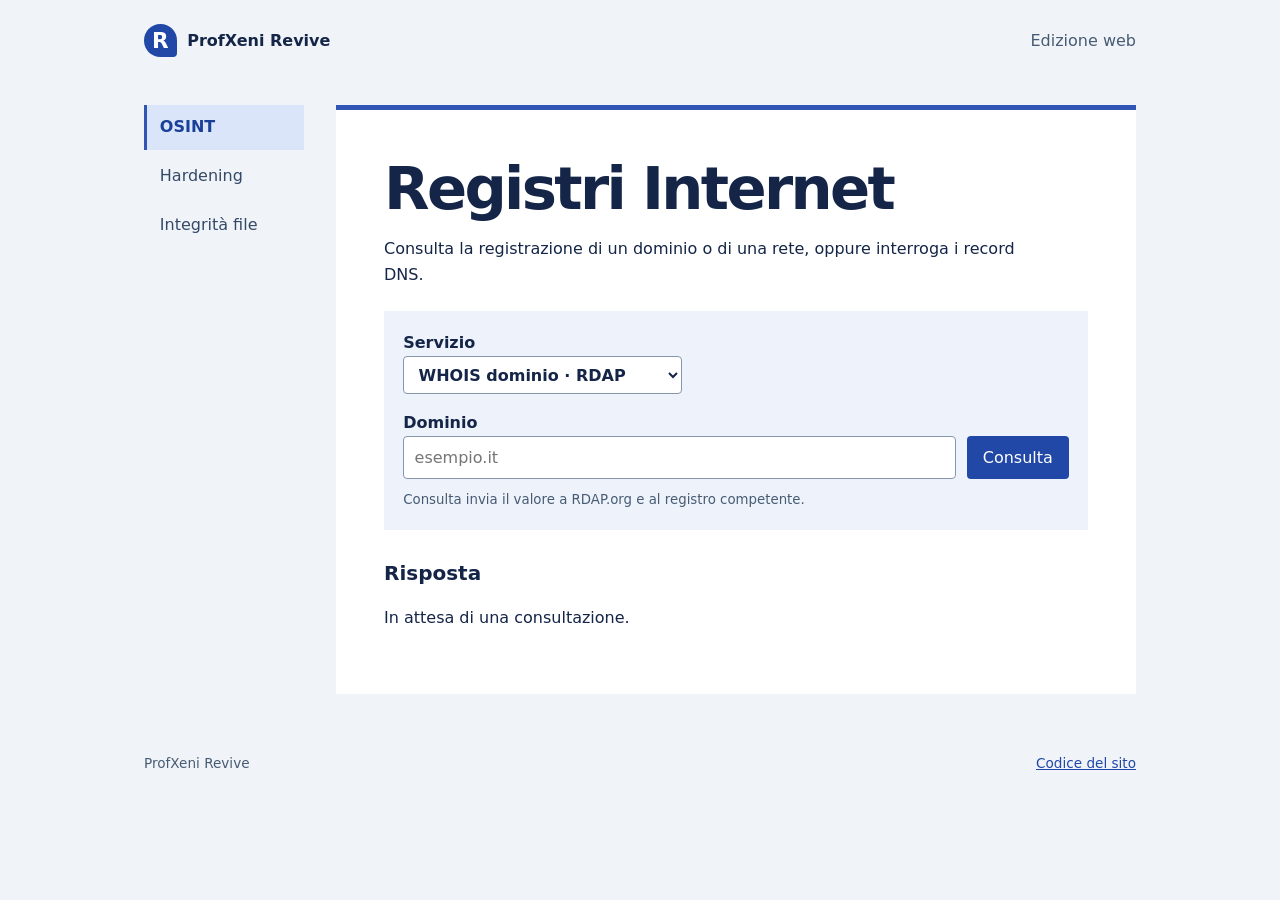
==== index.html @ 672beb50 "Publish Revive web tools for RDAP, DNS, hardening and file integrity" ====
<!doctype html>
<html lang="it"><head><meta charset="utf-8"><meta name="viewport" content="width=device-width,initial-scale=1"><meta name="referrer" content="no-referrer"><title>ProfXeni Revive · Strumenti web</title><meta name="description" content="Consulta registri Internet e DNS, verifica file e rivedi le protezioni Windows."><link rel="stylesheet" href="style.css"><script src="app.js" defer></script></head>
<body><header><a href="./" class="brand"><span aria-hidden="true">R</span> ProfXeni Revive</a><span class="edition">Edizione web</span></header>
<main><nav aria-label="Strumenti"><a href="#osint">OSINT</a><a href="#hardening">Hardening</a><a href="#integrita">Integrità file</a></nav>
<section id="osint"><h1>Registri Internet</h1><p>Consulta la registrazione di un dominio o di una rete, oppure interroga i record DNS.</p>
<form id="lookup"><div class="row"><label>Servizio<select id="service"><option value="domain">WHOIS dominio · RDAP</option><option value="ip">Registrazione IP · RDAP</option><option value="asn">Sistema autonomo · RDAP</option><option value="dns">Record DNS</option></select></label><label id="recordLabel" hidden>Tipo di record<select id="record"><option>A</option><option>AAAA</option><option>MX</option><option>NS</option><option>TXT</option><option>CNAME</option><option>SOA</option><option>CAA</option><option>PTR</option></select></label></div>
<label id="targetLabel" for="target">Dominio</label><div class="entry"><input id="target" placeholder="esempio.it" required autocomplete="off" spellcheck="false"><button>Consulta</button></div><small id="provider"></small></form>
<h2>Risposta</h2><p role="status" id="status">In attesa di una consultazione.</p><div id="results"></div></section>
<section id="hardening" hidden><h1>Hardening Windows</h1><p>Apri questi controlli sul tuo PC e segna quelli che hai verificato. La checklist conserva i segni di spunta in questo browser.</p><div id="checks"></div><p id="progress" role="status"></p><small>Audit automatico, applicazione delle impostazioni e ripristino richiedono Revive desktop su Windows.</small></section>
<section id="integrita" hidden><h1>Integrità file</h1><p>Calcola l’impronta SHA-256 di un file fino a 128 MiB e confrontala con quella pubblicata dalla fonte. Il file resta sul dispositivo.</p><form id="hashForm"><label>File da verificare<input id="file" type="file" required></label><label>SHA-256 atteso (facoltativo)<input id="expected" pattern="[A-Fa-f0-9]{64}" title="64 caratteri esadecimali" spellcheck="false"></label><button>Calcola impronta</button></form><p id="digest" role="status"></p></section></main><footer>ProfXeni Revive <a href="https://github.com/haziel-ang/revive-web">Codice del sito</a></footer></body></html>
---- style.css ----
*{box-sizing:border-box}body{margin:0;color:#142548;background:#f0f4f9;font:1rem/1.6 "Segoe UI",system-ui,sans-serif}header,footer,main{max-width:68rem;margin:auto;padding:1.5rem clamp(1rem,4vw,3rem)}header,footer{display:flex;align-items:center;justify-content:space-between;gap:1rem}.brand{display:flex;align-items:center;gap:.65rem;text-decoration:none;font-weight:750;color:inherit}.brand span{display:grid;place-items:center;background:#2147a7;color:white;width:2.05rem;height:2.05rem;border-radius:50% 50% 12% 50%;font-size:1.35rem}.edition,small,footer{color:#475b73}main{display:grid;grid-template-columns:10rem minmax(0,1fr);gap:2rem;min-height:72vh}nav{display:flex;flex-direction:column;align-self:start;gap:.25rem}nav a{color:#344967;text-decoration:none;padding:.6rem .8rem;border-left:3px solid transparent}nav a[aria-current]{background:#dae5fa;border-color:#3055b5;color:#193f99;font-weight:650}section{background:white;border-top:5px solid #3055b5;padding:clamp(1.2rem,4vw,3rem);align-self:start;min-height:28rem}h1{line-height:1.05;letter-spacing:-.045em;font-size:clamp(2.3rem,5vw,3.7rem);margin:0}h2{font-size:1.25rem;margin:1.7rem 0 .25rem}section>p{max-width:63ch}form{background:#eef3fb;padding:1.2rem;margin:1.5rem 0}label{display:block;font-weight:600}input,button,select{font:inherit;border-radius:.25rem}input,select{display:block;background:white;border:1px solid #8696ac;color:inherit;padding:.48rem .65rem;min-width:0;width:100%}.row,.entry{display:flex;gap:.65rem}.row{margin-bottom:1rem}.entry input{flex:1}button{background:#2147a7;color:white;border:0;padding:.5rem 1rem;cursor:pointer}button:hover{background:#17377e}small{display:block;margin-top:.65rem}a{color:#2147a7}:focus-visible{outline:3px solid #bd6502;outline-offset:3px}#hashForm label{margin-bottom:.9rem}.check{padding:1rem 0;border-bottom:1px solid #dbe3ed;display:grid;grid-template-columns:1.3rem 1fr;gap:.6rem;align-items:baseline}.check input{width:1rem}.check small{font-weight:400;margin:0}pre{overflow:auto;max-height:22rem;background:#eef3fb;padding:1rem}dd{margin:0 0 .5rem;overflow-wrap:anywhere}dt{font-weight:650}#digest,#results{overflow-wrap:anywhere}summary{cursor:pointer}footer{font-size:.85rem} [hidden]{display:none!important}@media(max-width:690px){main{display:block;padding-top:0}nav{flex-direction:row;flex-wrap:wrap;margin:.5rem 0 1rem}nav a{border-left:0;border-bottom:3px solid transparent}.row,.entry{flex-wrap:wrap}.entry input{min-width:min(100%,12rem)}}
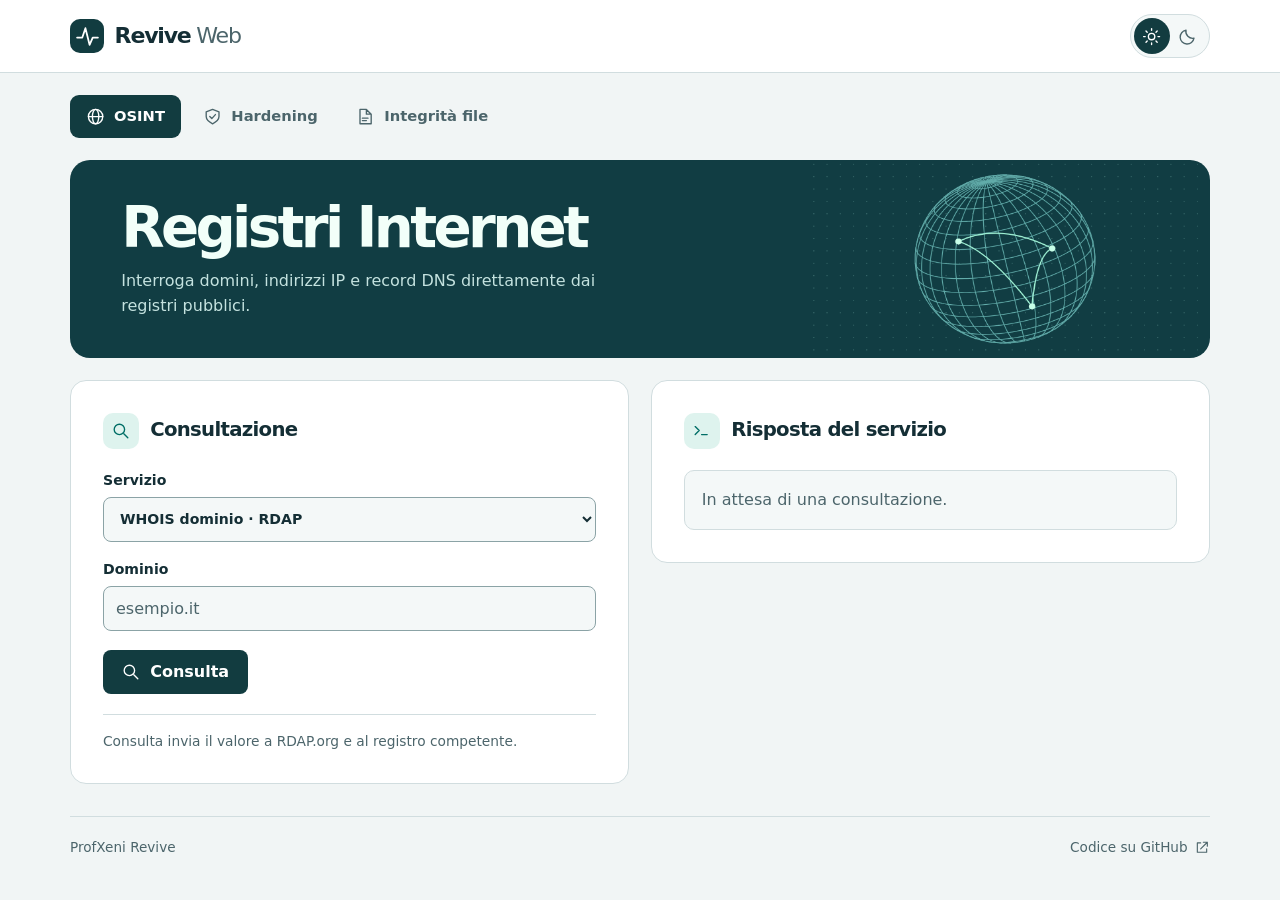
==== commit e0a58461: "Redesign Revive Web with responsive tools and persistent light and dark themes" ====
--- a/index.html
+++ b/index.html
@@ -1,10 +1,26 @@
 <!doctype html>
-<html lang="it"><head><meta charset="utf-8"><meta name="viewport" content="width=device-width,initial-scale=1"><meta name="referrer" content="no-referrer"><title>ProfXeni Revive · Strumenti web</title><meta name="description" content="Consulta registri Internet e DNS, verifica file e rivedi le protezioni Windows."><link rel="stylesheet" href="style.css"><script src="app.js" defer></script></head>
-<body><header><a href="./" class="brand"><span aria-hidden="true">R</span> ProfXeni Revive</a><span class="edition">Edizione web</span></header>
-<main><nav aria-label="Strumenti"><a href="#osint">OSINT</a><a href="#hardening">Hardening</a><a href="#integrita">Integrità file</a></nav>
-<section id="osint"><h1>Registri Internet</h1><p>Consulta la registrazione di un dominio o di una rete, oppure interroga i record DNS.</p>
-<form id="lookup"><div class="row"><label>Servizio<select id="service"><option value="domain">WHOIS dominio · RDAP</option><option value="ip">Registrazione IP · RDAP</option><option value="asn">Sistema autonomo · RDAP</option><option value="dns">Record DNS</option></select></label><label id="recordLabel" hidden>Tipo di record<select id="record"><option>A</option><option>AAAA</option><option>MX</option><option>NS</option><option>TXT</option><option>CNAME</option><option>SOA</option><option>CAA</option><option>PTR</option></select></label></div>
-<label id="targetLabel" for="target">Dominio</label><div class="entry"><input id="target" placeholder="esempio.it" required autocomplete="off" spellcheck="false"><button>Consulta</button></div><small id="provider"></small></form>
-<h2>Risposta</h2><p role="status" id="status">In attesa di una consultazione.</p><div id="results"></div></section>
-<section id="hardening" hidden><h1>Hardening Windows</h1><p>Apri questi controlli sul tuo PC e segna quelli che hai verificato. La checklist conserva i segni di spunta in questo browser.</p><div id="checks"></div><p id="progress" role="status"></p><small>Audit automatico, applicazione delle impostazioni e ripristino richiedono Revive desktop su Windows.</small></section>
-<section id="integrita" hidden><h1>Integrità file</h1><p>Calcola l’impronta SHA-256 di un file fino a 128 MiB e confrontala con quella pubblicata dalla fonte. Il file resta sul dispositivo.</p><form id="hashForm"><label>File da verificare<input id="file" type="file" required></label><label>SHA-256 atteso (facoltativo)<input id="expected" pattern="[A-Fa-f0-9]{64}" title="64 caratteri esadecimali" spellcheck="false"></label><button>Calcola impronta</button></form><p id="digest" role="status"></p></section></main><footer>ProfXeni Revive <a href="https://github.com/haziel-ang/revive-web">Codice del sito</a></footer></body></html>+<html lang="it">
+<head>
+  <meta charset="utf-8"><meta name="viewport" content="width=device-width,initial-scale=1">
+  <meta name="referrer" content="no-referrer"><meta name="color-scheme" content="light dark">
+  <meta name="description" content="Consulta registri Internet e DNS, verifica file e rivedi le protezioni Windows.">
+  <title>Revive Web · ProfXeni</title>
+  <script src="theme.js"></script><link rel="stylesheet" href="style.css?v=2">
+  <script src="app.js?v=2" defer></script><script src="art.js" defer></script>
+</head>
+<body>
+<a href="#workspace" class="skip">Vai allo strumento</a>
+<header><div class="bar"><a class="brand" href="#osint" aria-label="Revive Web, pagina OSINT"><span class="brandmark"><svg aria-hidden="true" class="icon" viewBox="0 0 24 24" fill="none" stroke="currentColor" stroke-width="1.7" stroke-linecap="round" stroke-linejoin="round"><path d="M2 13h5l3-9 4 16 3-7h5"/></svg></span>Revive <span>Web</span></a>
+<div class="appearance" role="group" aria-label="Tema dell’interfaccia"><button type="button" data-choice="light" aria-label="Tema chiaro" title="Tema chiaro"><svg aria-hidden="true" class="icon" viewBox="0 0 24 24" fill="none" stroke="currentColor" stroke-width="1.7" stroke-linecap="round" stroke-linejoin="round"><circle cx="12" cy="12" r="4"/><path d="M12 2v2m0 16v2M2 12h2m16 0h2M5 5l1.5 1.5m11 11L19 19M5 19l1.5-1.5m11-11L19 5"/></svg></button><button type="button" data-choice="dark" aria-label="Tema scuro" title="Tema scuro"><svg aria-hidden="true" class="icon" viewBox="0 0 24 24" fill="none" stroke="currentColor" stroke-width="1.7" stroke-linecap="round" stroke-linejoin="round"><path d="M20 14a8.5 8.5 0 0 1-10-10A8.7 8.7 0 1 0 20 14z"/></svg></button></div></div></header>
+<div class="shell"><nav aria-label="Strumenti"><a href="#osint"><svg aria-hidden="true" class="icon" viewBox="0 0 24 24" fill="none" stroke="currentColor" stroke-width="1.7" stroke-linecap="round" stroke-linejoin="round"><circle cx="12" cy="12" r="9"/><ellipse cx="12" cy="12" rx="4" ry="9"/><path d="M3 12h18"/></svg>OSINT</a><a href="#hardening"><svg aria-hidden="true" class="icon" viewBox="0 0 24 24" fill="none" stroke="currentColor" stroke-width="1.7" stroke-linecap="round" stroke-linejoin="round"><path d="m12 3 8 3v6c0 4-4 7-8 9-4-2-8-5-8-9V6z"/><path d="m8.5 12 2.5 2.5 4.5-5"/></svg>Hardening</a><a href="#integrita"><svg aria-hidden="true" class="icon" viewBox="0 0 24 24" fill="none" stroke="currentColor" stroke-width="1.7" stroke-linecap="round" stroke-linejoin="round"><path d="M13 3H5v18h14V9zM13 3v6h6M8 14h7M8 17h5"/></svg>Integrità file</a></nav>
+<main id="workspace" tabindex="-1">
+<section id="osint"><div class="hero"><div><h1>Registri Internet</h1><p>Interroga domini, indirizzi IP e record DNS direttamente dai registri pubblici.</p></div><canvas class="art" data-art="globe" width="620" height="320" aria-hidden="true"></canvas></div>
+<div class="columns"><form class="panel" id="lookup"><h2><span class="tile"><svg aria-hidden="true" class="icon" viewBox="0 0 24 24" fill="none" stroke="currentColor" stroke-width="1.7" stroke-linecap="round" stroke-linejoin="round"><circle cx="10.5" cy="10.5" r="6.5"/><path d="m16 16 5 5"/></svg></span>Consultazione</h2><div class="row"><label>Servizio<select id="service"><option value="domain">WHOIS dominio · RDAP</option><option value="ip">Registrazione IP · RDAP</option><option value="asn">Sistema autonomo · RDAP</option><option value="dns">Record DNS</option></select></label><label id="recordLabel" hidden>Tipo di record<select id="record"><option>A</option><option>AAAA</option><option>MX</option><option>NS</option><option>TXT</option><option>CNAME</option><option>SOA</option><option>CAA</option><option>PTR</option></select></label></div>
+<label id="targetLabel" for="target">Dominio</label><input id="target" placeholder="esempio.it" required autocomplete="off" spellcheck="false" aria-describedby="provider">
+<button class="primary"><svg aria-hidden="true" class="icon" viewBox="0 0 24 24" fill="none" stroke="currentColor" stroke-width="1.7" stroke-linecap="round" stroke-linejoin="round"><circle cx="10.5" cy="10.5" r="6.5"/><path d="m16 16 5 5"/></svg>Consulta</button><small class="note" id="provider"></small></form>
+<div class="panel output"><h2><span class="tile"><svg aria-hidden="true" class="icon" viewBox="0 0 24 24" fill="none" stroke="currentColor" stroke-width="1.7" stroke-linecap="round" stroke-linejoin="round"><path d="m4 7 5 5-5 5m8 0h7"/></svg></span>Risposta del servizio</h2><div class="response"><p role="status" id="status">In attesa di una consultazione.</p><div id="results"></div></div></div></div></section>
+<section id="hardening" hidden><div class="hero"><div><h1>Hardening Windows</h1><p>Rivedi le protezioni del tuo PC. Le verifiche che spunti vengono salvate in questo browser.</p></div><canvas class="art" data-art="shield" width="620" height="320" aria-hidden="true"></canvas></div>
+<div class="columns"><div class="panel"><h2><span class="tile"><svg aria-hidden="true" class="icon" viewBox="0 0 24 24" fill="none" stroke="currentColor" stroke-width="1.7" stroke-linecap="round" stroke-linejoin="round"><path d="m12 3 8 3v6c0 4-4 7-8 9-4-2-8-5-8-9V6z"/><path d="m8.5 12 2.5 2.5 4.5-5"/></svg></span>Controlli di sicurezza</h2><div id="checks"></div></div><aside class="panel compact"><h2><span class="tile"><svg aria-hidden="true" class="icon" viewBox="0 0 24 24" fill="none" stroke="currentColor" stroke-width="1.7" stroke-linecap="round" stroke-linejoin="round"><path d="m3 8 9-5 9 5-9 5zM3 12l9 5 9-5M3 16l9 5 9-5"/></svg></span>Avanzamento</h2><p id="progress" role="status"></p><progress id="meter" max="6" value="0" aria-label="Controlli verificati"></progress><p class="note">Per l’audit automatico, le modifiche al sistema e il ripristino, usa Revive desktop su Windows.</p></aside></div></section>
+<section id="integrita" hidden><div class="hero"><div><h1>Integrità file</h1><p>Calcola l’impronta SHA-256 e confrontala con quella pubblicata dalla fonte. Il file resta sul dispositivo.</p></div><canvas class="art" data-art="fingerprint" width="620" height="320" aria-hidden="true"></canvas></div>
+<div class="columns"><form class="panel" id="hashForm"><h2><span class="tile"><svg aria-hidden="true" class="icon" viewBox="0 0 24 24" fill="none" stroke="currentColor" stroke-width="1.7" stroke-linecap="round" stroke-linejoin="round"><path d="M13 3H5v18h14V9zM13 3v6h6M8 14h7M8 17h5"/></svg></span>Verifica un file</h2><label>File da verificare<input id="file" type="file" required aria-describedby="limit"></label><small id="limit">Dimensione massima 128 MiB</small><label>SHA-256 atteso <span>(facoltativo)</span><input id="expected" pattern="[A-Fa-f0-9]{64}" title="64 caratteri esadecimali" spellcheck="false" placeholder="64 caratteri esadecimali"></label><button class="primary">Calcola impronta</button></form><div class="panel output"><h2><span class="tile"><svg aria-hidden="true" class="icon" viewBox="0 0 24 24" fill="none" stroke="currentColor" stroke-width="1.7" stroke-linecap="round" stroke-linejoin="round"><rect x="5" y="10" width="14" height="11" rx="2"/><path d="M8 10V7a4 4 0 0 1 8 0v3"/></svg></span>Impronta SHA-256</h2><p id="digest" role="status">In attesa di un file da verificare.</p></div></div></section>
+</main><footer><span>ProfXeni Revive</span><a href="https://github.com/haziel-ang/revive-web">Codice su GitHub <svg aria-hidden="true" class="icon" viewBox="0 0 24 24" fill="none" stroke="currentColor" stroke-width="1.7" stroke-linecap="round" stroke-linejoin="round"><path d="M14 4h6v6m0-6L10 14m0-9H5v14h14v-5"/></svg></a></footer></div></body></html>
--- a/style.css
+++ b/style.css
@@ -1 +1,55 @@
-*{box-sizing:border-box}body{margin:0;color:#142548;background:#f0f4f9;font:1rem/1.6 "Segoe UI",system-ui,sans-serif}header,footer,main{max-width:68rem;margin:auto;padding:1.5rem clamp(1rem,4vw,3rem)}header,footer{display:flex;align-items:center;justify-content:space-between;gap:1rem}.brand{display:flex;align-items:center;gap:.65rem;text-decoration:none;font-weight:750;color:inherit}.brand span{display:grid;place-items:center;background:#2147a7;color:white;width:2.05rem;height:2.05rem;border-radius:50% 50% 12% 50%;font-size:1.35rem}.edition,small,footer{color:#475b73}main{display:grid;grid-template-columns:10rem minmax(0,1fr);gap:2rem;min-height:72vh}nav{display:flex;flex-direction:column;align-self:start;gap:.25rem}nav a{color:#344967;text-decoration:none;padding:.6rem .8rem;border-left:3px solid transparent}nav a[aria-current]{background:#dae5fa;border-color:#3055b5;color:#193f99;font-weight:650}section{background:white;border-top:5px solid #3055b5;padding:clamp(1.2rem,4vw,3rem);align-self:start;min-height:28rem}h1{line-height:1.05;letter-spacing:-.045em;font-size:clamp(2.3rem,5vw,3.7rem);margin:0}h2{font-size:1.25rem;margin:1.7rem 0 .25rem}section>p{max-width:63ch}form{background:#eef3fb;padding:1.2rem;margin:1.5rem 0}label{display:block;font-weight:600}input,button,select{font:inherit;border-radius:.25rem}input,select{display:block;background:white;border:1px solid #8696ac;color:inherit;padding:.48rem .65rem;min-width:0;width:100%}.row,.entry{display:flex;gap:.65rem}.row{margin-bottom:1rem}.entry input{flex:1}button{background:#2147a7;color:white;border:0;padding:.5rem 1rem;cursor:pointer}button:hover{background:#17377e}small{display:block;margin-top:.65rem}a{color:#2147a7}:focus-visible{outline:3px solid #bd6502;outline-offset:3px}#hashForm label{margin-bottom:.9rem}.check{padding:1rem 0;border-bottom:1px solid #dbe3ed;display:grid;grid-template-columns:1.3rem 1fr;gap:.6rem;align-items:baseline}.check input{width:1rem}.check small{font-weight:400;margin:0}pre{overflow:auto;max-height:22rem;background:#eef3fb;padding:1rem}dd{margin:0 0 .5rem;overflow-wrap:anywhere}dt{font-weight:650}#digest,#results{overflow-wrap:anywhere}summary{cursor:pointer}footer{font-size:.85rem} [hidden]{display:none!important}@media(max-width:690px){main{display:block;padding-top:0}nav{flex-direction:row;flex-wrap:wrap;margin:.5rem 0 1rem}nav a{border-left:0;border-bottom:3px solid transparent}.row,.entry{flex-wrap:wrap}.entry input{min-width:min(100%,12rem)}}+* { box-sizing: border-box }
+:root {
+  color-scheme: light;
+  --bg:#f1f5f5; --surface:#fff; --ink:#142e35; --muted:#4c656b; --line:#d1dddf; --well:#f4f8f8;
+  --accent:#006e66; --tint:#def3ee; --active:#123c40; --on-active:#fff; --field:#8ba3a6;
+}
+:root[data-theme="dark"] {
+  color-scheme: dark;
+  --bg:#101c20; --surface:#192a2f; --ink:#ecf6f3; --muted:#b2c5c6; --line:#385057; --well:#142327;
+  --accent:#80e5c9; --tint:#25453f; --active:#a0efd9; --on-active:#12342f; --field:#607c82;
+}
+body {margin:0;background:var(--bg);color:var(--ink);font:1rem/1.5 "Inter","Segoe UI",system-ui,sans-serif}
+a {color:var(--accent)} button,select,input {font:inherit} button,select,summary {cursor:pointer}
+button {color:inherit} :focus-visible {outline:3px solid var(--accent);outline-offset:3px}
+[hidden]{display:none!important}.skip{position:fixed;left:1rem;top:-5rem;z-index:4;background:var(--surface);padding:.5rem}.skip:focus{top:.5rem}
+header {background:var(--surface);border-bottom:1px solid var(--line)}
+.bar,.shell {width:min(1140px,calc(100% - 64px));margin:auto}
+.bar {height:72px;display:flex;align-items:center;justify-content:space-between}
+.brand {display:flex;align-items:center;gap:.35rem;font-weight:720;font-size:1.38rem;letter-spacing:-.055em;color:var(--ink);text-decoration:none}
+.brand>span:last-child {font-weight:400;color:var(--muted)}
+.icon {width:1.2rem;height:1.2rem;flex:none;display:inline-block;vertical-align:middle}
+.brandmark {display:grid;place-items:center;background:var(--active);color:var(--on-active);width:34px;height:34px;border-radius:10px;margin-right:5px}
+.brandmark .icon {width:25px;height:25px}
+.appearance {display:flex;padding:3px;border:1px solid var(--line);border-radius:30px;background:var(--well)}
+.appearance button {border:0;background:transparent;border-radius:50%;width:36px;height:36px;color:var(--muted)}
+.appearance button[aria-pressed=true] {color:var(--on-active);background:var(--active)}
+nav {display:flex;gap:.4rem;padding:22px 0}
+nav a {display:flex;align-items:center;gap:.55rem;color:var(--muted);font-weight:600;font-size:.92rem;text-decoration:none;border-radius:9px;padding:.64rem 1rem}
+nav a:hover {background:var(--surface)} nav a[aria-current] {background:var(--active);color:var(--on-active)}
+.hero {position:relative;isolation:isolate;overflow:hidden;background:#113d43;color:#f2fff9;border-radius:20px;min-height:198px;display:flex;align-items:center;padding:36px clamp(24px,4vw,52px)}
+.hero>div {position:relative;z-index:1;width:65%}
+h1 {font-size:clamp(2.25rem,4.4vw,3.7rem);letter-spacing:-.065em;line-height:1.05;margin:0 0 12px;font-weight:650}
+.hero p {margin:0;max-width:49ch;color:#c4e2df;line-height:1.55}
+.art {position:absolute;right:0;height:100%;width:36%;top:0}
+.columns {display:grid;grid-template-columns:minmax(0,1fr) minmax(0,1fr);gap:22px;margin:22px 0 32px;align-items:start}
+.panel {margin:0;padding:clamp(20px,2.6vw,32px);border:1px solid var(--line);border-radius:16px;background:var(--surface);min-width:0}
+h2 {display:flex;align-items:center;gap:.7rem;margin:0 0 1.35rem;font-size:1.23rem;letter-spacing:-.035em;line-height:1.25}
+.tile {display:grid;place-items:center;background:var(--tint);color:var(--accent);width:36px;height:36px;border-radius:10px}
+label {display:block;font-size:.88rem;font-weight:650}label span:not(.check span) {font-weight:400}
+input:not([type=checkbox]),select {width:100%;min-width:0;margin-top:.35rem;color:var(--ink);background:var(--well);border:1px solid var(--field);border-radius:8px;min-height:45px;padding:.58rem .75rem}
+input::placeholder {color:var(--muted);opacity:1}.row {display:flex;gap:.8rem;margin-bottom:1.1rem}.row label:first-child{flex:1;min-width:0}
+.primary {border:0;border-radius:8px;background:var(--active);color:var(--on-active);padding:.65rem 1.15rem;min-height:44px;display:inline-flex;align-items:center;gap:.6rem;font-weight:650;margin-top:1.15rem}
+.primary:hover,.appearance button:hover {filter:brightness(1.12)}
+small,.note {display:block;color:var(--muted);font-size:.86rem}.note {border-top:1px solid var(--line);padding-top:1rem;margin:1.2rem 0 0}
+.response,#digest {background:var(--well);border:1px solid var(--line);border-radius:10px;padding:1.05rem;color:var(--muted);overflow-wrap:anywhere}
+#status,#digest {margin:0}#results:not(:empty){margin-top:1rem}dl {margin:0;color:var(--ink)}dt {font-size:.82rem;color:var(--muted)}dd {margin:0 0 .65rem}summary {color:var(--ink);padding:.6rem 0}pre {background:var(--surface);color:var(--ink);padding:.8rem;overflow:auto;max-height:20rem}
+.check {display:flex;gap:.75rem;padding:.9rem 0;cursor:pointer;border-top:1px solid var(--line)}
+.check input {width:1.15rem;height:1.15rem;flex:none;margin:.14rem 0;accent-color:var(--accent)}.check small {font-weight:400;margin-top:.2rem}
+progress {width:100%;accent-color:var(--accent)}#file::file-selector-button {border:0;background:var(--tint);color:var(--accent);border-radius:5px;font-weight:650;padding:.4rem .6rem;margin-right:.6rem;cursor:pointer}
+#limit {margin:.4rem 0 1.1rem}#digest {font-family:ui-monospace,Consolas,monospace;font-size:.9rem}
+footer {border-top:1px solid var(--line);display:flex;justify-content:space-between;align-items:center;color:var(--muted);padding:20px 0 28px;font-size:.85rem}
+footer a {display:flex;align-items:center;gap:.4rem;color:inherit;text-decoration:none}footer a:hover {text-decoration:underline}footer .icon{width:1rem}
+@media(max-width:740px){.bar,.shell{width:calc(100% - 32px)}.columns{grid-template-columns:1fr;gap:14px;margin-top:14px}.hero{min-height:180px}.hero>div{width:75%}.art{width:30%;opacity:.6}.bar{height:62px}nav{padding:14px 0;gap:.15rem}nav a{padding:.63rem .7rem}}
+@media(max-width:470px){.hero{align-items:end;padding:24px 18px;min-height:162px}.hero>div{width:100%}.hero p{max-width:32ch}.art{right:-24%;width:65%;opacity:.13}.row{flex-wrap:wrap}nav a{font-size:.84rem;gap:.35rem}.bar,.shell{width:calc(100% - 24px)}nav .icon{width:16px}h2{font-size:1.12rem}}
+@media(max-width:350px){nav a{padding:.6rem .45rem}}
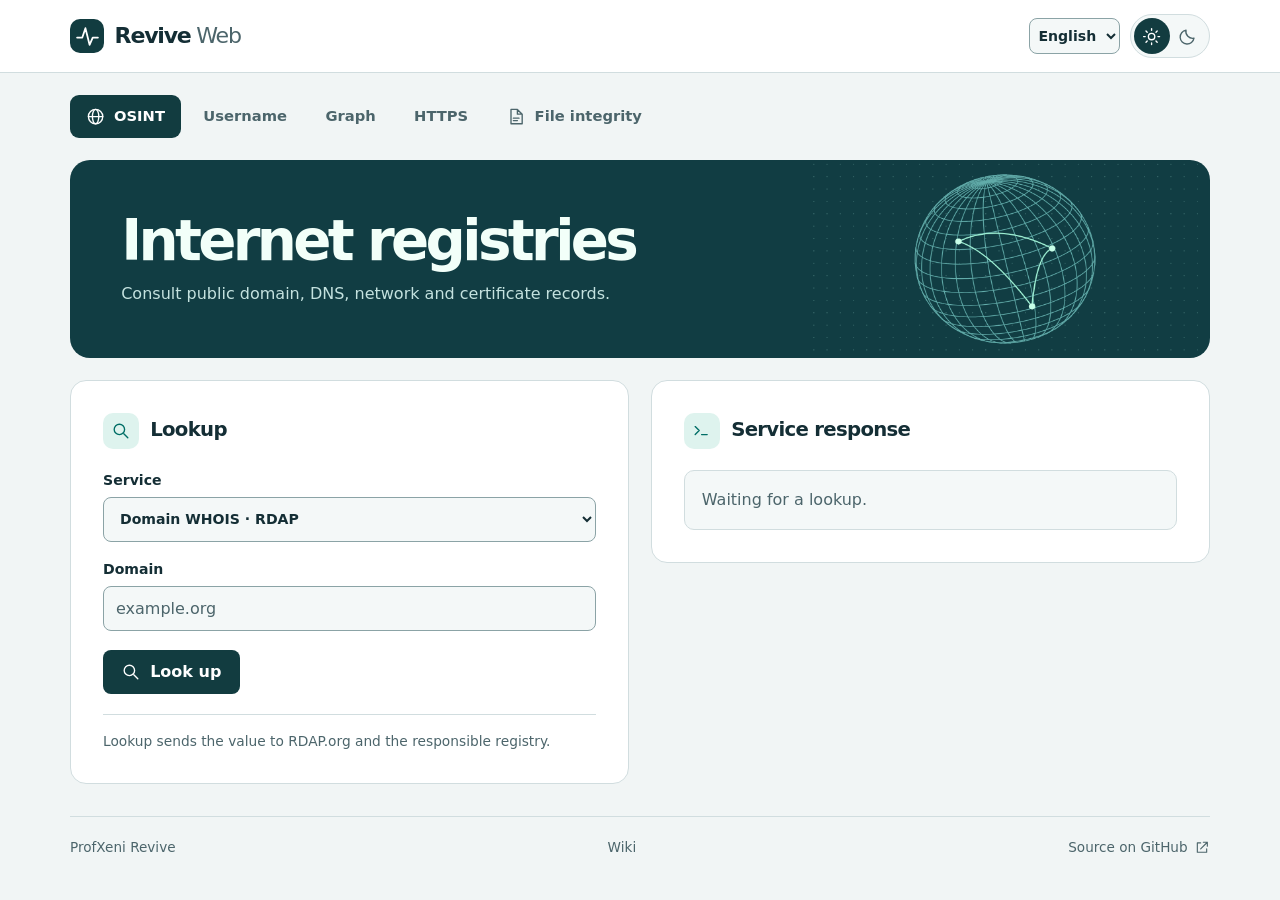
==== commit f42eabda: "Publish bilingual OSINT workspace with username search, case graphs and reference wiki" ====
--- a/index.html
+++ b/index.html
@@ -3,24 +3,35 @@
 <head>
   <meta charset="utf-8"><meta name="viewport" content="width=device-width,initial-scale=1">
   <meta name="referrer" content="no-referrer"><meta name="color-scheme" content="light dark">
-  <meta name="description" content="Consulta registri Internet e DNS, verifica file e rivedi le protezioni Windows.">
+  <meta name="description" content="Consulta registri Internet e DNS, verifica file e visualizza relazioni fra domini e profili.">
   <title>Revive Web · ProfXeni</title>
-  <script src="theme.js"></script><link rel="stylesheet" href="style.css?v=2">
-  <script src="app.js?v=2" defer></script><script src="art.js" defer></script>
+  <script src="locale.js"></script><script src="theme.js"></script><link rel="stylesheet" href="style.css?v=4">
+  <script src="app.js?v=4" defer></script><script src="cases.js" defer></script><script src="profiles.js" defer></script><script src="art.js" defer></script>
 </head>
 <body>
 <a href="#workspace" class="skip">Vai allo strumento</a>
 <header><div class="bar"><a class="brand" href="#osint" aria-label="Revive Web, pagina OSINT"><span class="brandmark"><svg aria-hidden="true" class="icon" viewBox="0 0 24 24" fill="none" stroke="currentColor" stroke-width="1.7" stroke-linecap="round" stroke-linejoin="round"><path d="M2 13h5l3-9 4 16 3-7h5"/></svg></span>Revive <span>Web</span></a>
-<div class="appearance" role="group" aria-label="Tema dell’interfaccia"><button type="button" data-choice="light" aria-label="Tema chiaro" title="Tema chiaro"><svg aria-hidden="true" class="icon" viewBox="0 0 24 24" fill="none" stroke="currentColor" stroke-width="1.7" stroke-linecap="round" stroke-linejoin="round"><circle cx="12" cy="12" r="4"/><path d="M12 2v2m0 16v2M2 12h2m16 0h2M5 5l1.5 1.5m11 11L19 19M5 19l1.5-1.5m11-11L19 5"/></svg></button><button type="button" data-choice="dark" aria-label="Tema scuro" title="Tema scuro"><svg aria-hidden="true" class="icon" viewBox="0 0 24 24" fill="none" stroke="currentColor" stroke-width="1.7" stroke-linecap="round" stroke-linejoin="round"><path d="M20 14a8.5 8.5 0 0 1-10-10A8.7 8.7 0 1 0 20 14z"/></svg></button></div></div></header>
-<div class="shell"><nav aria-label="Strumenti"><a href="#osint"><svg aria-hidden="true" class="icon" viewBox="0 0 24 24" fill="none" stroke="currentColor" stroke-width="1.7" stroke-linecap="round" stroke-linejoin="round"><circle cx="12" cy="12" r="9"/><ellipse cx="12" cy="12" rx="4" ry="9"/><path d="M3 12h18"/></svg>OSINT</a><a href="#hardening"><svg aria-hidden="true" class="icon" viewBox="0 0 24 24" fill="none" stroke="currentColor" stroke-width="1.7" stroke-linecap="round" stroke-linejoin="round"><path d="m12 3 8 3v6c0 4-4 7-8 9-4-2-8-5-8-9V6z"/><path d="m8.5 12 2.5 2.5 4.5-5"/></svg>Hardening</a><a href="#integrita"><svg aria-hidden="true" class="icon" viewBox="0 0 24 24" fill="none" stroke="currentColor" stroke-width="1.7" stroke-linecap="round" stroke-linejoin="round"><path d="M13 3H5v18h14V9zM13 3v6h6M8 14h7M8 17h5"/></svg>Integrità file</a></nav>
+<div class="preferences"><label class="lang"><select id="language" aria-label="Lingua / Language"><option value="it">Italiano</option><option value="en">English</option></select></label><div class="appearance" role="group" aria-label="Tema dell’interfaccia"><button type="button" data-choice="light" aria-label="Tema chiaro" title="Tema chiaro"><svg aria-hidden="true" class="icon" viewBox="0 0 24 24" fill="none" stroke="currentColor" stroke-width="1.7" stroke-linecap="round" stroke-linejoin="round"><circle cx="12" cy="12" r="4"/><path d="M12 2v2m0 16v2M2 12h2m16 0h2M5 5l1.5 1.5m11 11L19 19M5 19l1.5-1.5m11-11L19 5"/></svg></button><button type="button" data-choice="dark" aria-label="Tema scuro" title="Tema scuro"><svg aria-hidden="true" class="icon" viewBox="0 0 24 24" fill="none" stroke="currentColor" stroke-width="1.7" stroke-linecap="round" stroke-linejoin="round"><path d="M20 14a8.5 8.5 0 0 1-10-10A8.7 8.7 0 1 0 20 14z"/></svg></button></div></div></div></header>
+<div class="shell"><nav aria-label="Strumenti"><a href="#osint"><svg aria-hidden="true" class="icon" viewBox="0 0 24 24" fill="none" stroke="currentColor" stroke-width="1.7" stroke-linecap="round" stroke-linejoin="round"><circle cx="12" cy="12" r="9"/><ellipse cx="12" cy="12" rx="4" ry="9"/><path d="M3 12h18"/></svg>OSINT</a><a href="#username">Username</a><a href="#grafo">Grafo</a><a href="#https">HTTPS</a><a href="#integrita"><svg aria-hidden="true" class="icon" viewBox="0 0 24 24" fill="none" stroke="currentColor" stroke-width="1.7" stroke-linecap="round" stroke-linejoin="round"><path d="M13 3H5v18h14V9zM13 3v6h6M8 14h7M8 17h5"/></svg>Integrità file</a></nav>
 <main id="workspace" tabindex="-1">
-<section id="osint"><div class="hero"><div><h1>Registri Internet</h1><p>Interroga domini, indirizzi IP e record DNS direttamente dai registri pubblici.</p></div><canvas class="art" data-art="globe" width="620" height="320" aria-hidden="true"></canvas></div>
-<div class="columns"><form class="panel" id="lookup"><h2><span class="tile"><svg aria-hidden="true" class="icon" viewBox="0 0 24 24" fill="none" stroke="currentColor" stroke-width="1.7" stroke-linecap="round" stroke-linejoin="round"><circle cx="10.5" cy="10.5" r="6.5"/><path d="m16 16 5 5"/></svg></span>Consultazione</h2><div class="row"><label>Servizio<select id="service"><option value="domain">WHOIS dominio · RDAP</option><option value="ip">Registrazione IP · RDAP</option><option value="asn">Sistema autonomo · RDAP</option><option value="dns">Record DNS</option></select></label><label id="recordLabel" hidden>Tipo di record<select id="record"><option>A</option><option>AAAA</option><option>MX</option><option>NS</option><option>TXT</option><option>CNAME</option><option>SOA</option><option>CAA</option><option>PTR</option></select></label></div>
+<section id="osint"><div class="hero"><div><h1>Registri Internet</h1><p>Consulta registri di domini, DNS, reti e certificati pubblici.</p></div><canvas class="art" data-art="globe" width="620" height="320" aria-hidden="true"></canvas></div>
+<div class="columns"><form class="panel" id="lookup"><h2><span class="tile"><svg aria-hidden="true" class="icon" viewBox="0 0 24 24" fill="none" stroke="currentColor" stroke-width="1.7" stroke-linecap="round" stroke-linejoin="round"><circle cx="10.5" cy="10.5" r="6.5"/><path d="m16 16 5 5"/></svg></span>Consultazione</h2><div class="row"><label>Servizio<select id="service"><option value="domain">WHOIS dominio · RDAP</option><option value="ip">Registrazione IP · RDAP</option><option value="asn">Sistema autonomo · RDAP</option><option value="dns">Record DNS</option><option value="ptr">DNS inverso · indirizzo IP</option><option value="geo">Geolocalizzazione IP</option><option value="network">Rete e ASN · indirizzo IP</option><option value="ct">Certificati pubblicati · CT</option></select></label><label id="recordLabel" hidden>Tipo di record<select id="record"><option>A</option><option>AAAA</option><option>MX</option><option>NS</option><option>TXT</option><option>CNAME</option><option>SOA</option><option>CAA</option><option>PTR</option></select></label></div>
 <label id="targetLabel" for="target">Dominio</label><input id="target" placeholder="esempio.it" required autocomplete="off" spellcheck="false" aria-describedby="provider">
 <button class="primary"><svg aria-hidden="true" class="icon" viewBox="0 0 24 24" fill="none" stroke="currentColor" stroke-width="1.7" stroke-linecap="round" stroke-linejoin="round"><circle cx="10.5" cy="10.5" r="6.5"/><path d="m16 16 5 5"/></svg>Consulta</button><small class="note" id="provider"></small></form>
 <div class="panel output"><h2><span class="tile"><svg aria-hidden="true" class="icon" viewBox="0 0 24 24" fill="none" stroke="currentColor" stroke-width="1.7" stroke-linecap="round" stroke-linejoin="round"><path d="m4 7 5 5-5 5m8 0h7"/></svg></span>Risposta del servizio</h2><div class="response"><p role="status" id="status">In attesa di una consultazione.</p><div id="results"></div></div></div></div></section>
-<section id="hardening" hidden><div class="hero"><div><h1>Hardening Windows</h1><p>Rivedi le protezioni del tuo PC. Le verifiche che spunti vengono salvate in questo browser.</p></div><canvas class="art" data-art="shield" width="620" height="320" aria-hidden="true"></canvas></div>
-<div class="columns"><div class="panel"><h2><span class="tile"><svg aria-hidden="true" class="icon" viewBox="0 0 24 24" fill="none" stroke="currentColor" stroke-width="1.7" stroke-linecap="round" stroke-linejoin="round"><path d="m12 3 8 3v6c0 4-4 7-8 9-4-2-8-5-8-9V6z"/><path d="m8.5 12 2.5 2.5 4.5-5"/></svg></span>Controlli di sicurezza</h2><div id="checks"></div></div><aside class="panel compact"><h2><span class="tile"><svg aria-hidden="true" class="icon" viewBox="0 0 24 24" fill="none" stroke="currentColor" stroke-width="1.7" stroke-linecap="round" stroke-linejoin="round"><path d="m3 8 9-5 9 5-9 5zM3 12l9 5 9-5M3 16l9 5 9-5"/></svg></span>Avanzamento</h2><p id="progress" role="status"></p><progress id="meter" max="6" value="0" aria-label="Controlli verificati"></progress><p class="note">Per l’audit automatico, le modifiche al sistema e il ripristino, usa Revive desktop su Windows.</p></aside></div></section>
+<section id="username" hidden><div class="hero"><div><h1>Ricerca username</h1><p>Verifica un nome utente negli indici pubblici. Lo stesso username può appartenere a persone diverse.</p></div></div>
+<div class="columns"><form id="profileForm" class="panel"><h2>Cerca profili</h2><label>Nome utente<input id="handle" required maxlength="64" pattern="[A-Za-z0-9_.\-]{1,64}" placeholder="octocat" spellcheck="false"></label>
+<label>Piattaforma<select id="platform"><option value="all">GitHub e GitLab</option><option>GitHub</option><option>GitLab</option></select></label><button class="primary">Cerca username</button>
+<small class="note">La ricerca invia il nome alle piattaforme selezionate. Puoi anche importare nel grafo i casi prodotti da Maigret desktop.</small></form>
+<div class="panel"><h2>Profili pubblici</h2><p id="profileStatus" role="status">In attesa di uno username.</p><div id="profiles"></div><button id="profileGraph" hidden>Visualizza nel grafo</button></div></div></section>
+<section id="grafo" hidden><div class="hero"><div><h1>Grafo delle relazioni</h1><p>Collega un dominio ai record DNS e al registrar, oppure apri un caso salvato da Revive desktop.</p></div></div>
+<div class="columns"><form class="panel" id="domainGraph"><h2>Analisi del dominio</h2><label>Dominio<input id="graphTarget" placeholder="example.org" required spellcheck="false"></label><button class="primary">Crea grafo</button><small class="note">Consulta Google Public DNS per A, AAAA, NS e MX e RDAP.org per il registrar. Il salvataggio del caso è facoltativo.</small></form>
+<div class="panel"><h2>Casi locali</h2><label>Importa snapshot Revive (.json)<input id="importCase" type="file" accept=".json,application/json"></label><label>Cronologia<select id="history"><option value="">Scegli un caso salvato</option></select></label><button id="compareCases" type="button">Correla i casi salvati</button></div></div>
+<div class="panel graph"><h2 id="graphTitle">Relazioni</h2><p id="graphStatus" role="status">Crea un grafo o importa uno snapshot.</p><div id="drawing" tabindex="0" aria-label="Diagramma delle relazioni"></div>
+<details id="edgeDetails" hidden><summary>Elenco delle relazioni</summary><ul id="edges"></ul></details><div id="caseActions" hidden><button id="saveCase">Salva nel browser</button> <button id="exportCase">Esporta JSON</button> <button id="deleteCase" hidden>Elimina caso salvato</button></div></div></section>
+<section id="https" hidden><div class="hero"><div><h1>Certificati e HTTP</h1><p>Controlla la connessione HTTPS nel browser e leggi le intestazioni di risposta.</p></div></div>
+<div class="columns"><form class="panel" id="httpsForm"><h2>Certificato in uso</h2><label>Dominio<input id="httpsDomain" required placeholder="example.org"></label><button class="primary">Apri sito HTTPS</button><p id="httpsStatus" role="status"></p><small class="note">Nella nuova scheda apri le informazioni sulla connessione accanto all’indirizzo e visualizza il certificato. Per le emissioni archiviate usa la ricerca CT in OSINT.</small></form>
+<form class="panel" id="headersForm"><h2>Intestazioni della risposta</h2><label>Incolla le intestazioni HTTP<textarea id="headersInput" required rows="5" maxlength="65536" placeholder="Content-Type: text/html"></textarea></label><small>In Strumenti sviluppatore → Rete seleziona la richiesta del documento e copia le intestazioni della risposta. L’analisi avviene sul dispositivo.</small><button class="primary">Leggi intestazioni</button><p id="headersStatus" role="status"></p><dl id="headerRows"></dl></form></div></section>
 <section id="integrita" hidden><div class="hero"><div><h1>Integrità file</h1><p>Calcola l’impronta SHA-256 e confrontala con quella pubblicata dalla fonte. Il file resta sul dispositivo.</p></div><canvas class="art" data-art="fingerprint" width="620" height="320" aria-hidden="true"></canvas></div>
 <div class="columns"><form class="panel" id="hashForm"><h2><span class="tile"><svg aria-hidden="true" class="icon" viewBox="0 0 24 24" fill="none" stroke="currentColor" stroke-width="1.7" stroke-linecap="round" stroke-linejoin="round"><path d="M13 3H5v18h14V9zM13 3v6h6M8 14h7M8 17h5"/></svg></span>Verifica un file</h2><label>File da verificare<input id="file" type="file" required aria-describedby="limit"></label><small id="limit">Dimensione massima 128 MiB</small><label>SHA-256 atteso <span>(facoltativo)</span><input id="expected" pattern="[A-Fa-f0-9]{64}" title="64 caratteri esadecimali" spellcheck="false" placeholder="64 caratteri esadecimali"></label><button class="primary">Calcola impronta</button></form><div class="panel output"><h2><span class="tile"><svg aria-hidden="true" class="icon" viewBox="0 0 24 24" fill="none" stroke="currentColor" stroke-width="1.7" stroke-linecap="round" stroke-linejoin="round"><rect x="5" y="10" width="14" height="11" rx="2"/><path d="M8 10V7a4 4 0 0 1 8 0v3"/></svg></span>Impronta SHA-256</h2><p id="digest" role="status">In attesa di un file da verificare.</p></div></div></section>
-</main><footer><span>ProfXeni Revive</span><a href="https://github.com/haziel-ang/revive-web">Codice su GitHub <svg aria-hidden="true" class="icon" viewBox="0 0 24 24" fill="none" stroke="currentColor" stroke-width="1.7" stroke-linecap="round" stroke-linejoin="round"><path d="M14 4h6v6m0-6L10 14m0-9H5v14h14v-5"/></svg></a></footer></div></body></html>+</main><footer><span>ProfXeni Revive</span><a id="wikiLink" href="wiki/">Wiki</a><a href="https://github.com/haziel-ang/revive-web">Codice su GitHub <svg aria-hidden="true" class="icon" viewBox="0 0 24 24" fill="none" stroke="currentColor" stroke-width="1.7" stroke-linecap="round" stroke-linejoin="round"><path d="M14 4h6v6m0-6L10 14m0-9H5v14h14v-5"/></svg></a></footer></div></body></html>
--- a/style.css
+++ b/style.css
@@ -53,3 +53,19 @@
 @media(max-width:740px){.bar,.shell{width:calc(100% - 32px)}.columns{grid-template-columns:1fr;gap:14px;margin-top:14px}.hero{min-height:180px}.hero>div{width:75%}.art{width:30%;opacity:.6}.bar{height:62px}nav{padding:14px 0;gap:.15rem}nav a{padding:.63rem .7rem}}
 @media(max-width:470px){.hero{align-items:end;padding:24px 18px;min-height:162px}.hero>div{width:100%}.hero p{max-width:32ch}.art{right:-24%;width:65%;opacity:.13}.row{flex-wrap:wrap}nav a{font-size:.84rem;gap:.35rem}.bar,.shell{width:calc(100% - 24px)}nav .icon{width:16px}h2{font-size:1.12rem}}
 @media(max-width:350px){nav a{padding:.6rem .45rem}}
+
+.preferences,.graph #caseActions {display:flex;align-items:center;gap:.6rem;flex-wrap:wrap}
+.lang select {margin:0;min-height:36px;width:auto;padding:.25rem}
+nav {flex-wrap:wrap}
+#drawing {overflow:auto;max-height:30rem;margin:1rem 0;background:var(--well)}
+.graph {margin:1rem 0 2rem}
+.graph button,#compareCases,#profileGraph {border:1px solid var(--field);background:var(--well);color:var(--ink);border-radius:7px;padding:.5rem .7rem;margin:.5rem .25rem .25rem 0}
+button:disabled {opacity:.55}
+#profileForm label+label,#grafo label+label {margin-top:.9rem}
+#edges {overflow-wrap:anywhere}
+.guide {padding-top:2.5rem;max-width:920px}
+.guide nav {border-bottom:1px solid var(--line);margin-bottom:1.2rem}
+.guide article {margin:1rem 0;scroll-margin:1rem}
+.guide article p {max-width:75ch}
+textarea {width:100%;display:block;padding:.7rem;margin:.4rem 0;font:inherit;color:var(--ink);background:var(--well);border:1px solid var(--field);border-radius:8px;resize:vertical}
+#headerRows {overflow-wrap:anywhere}
